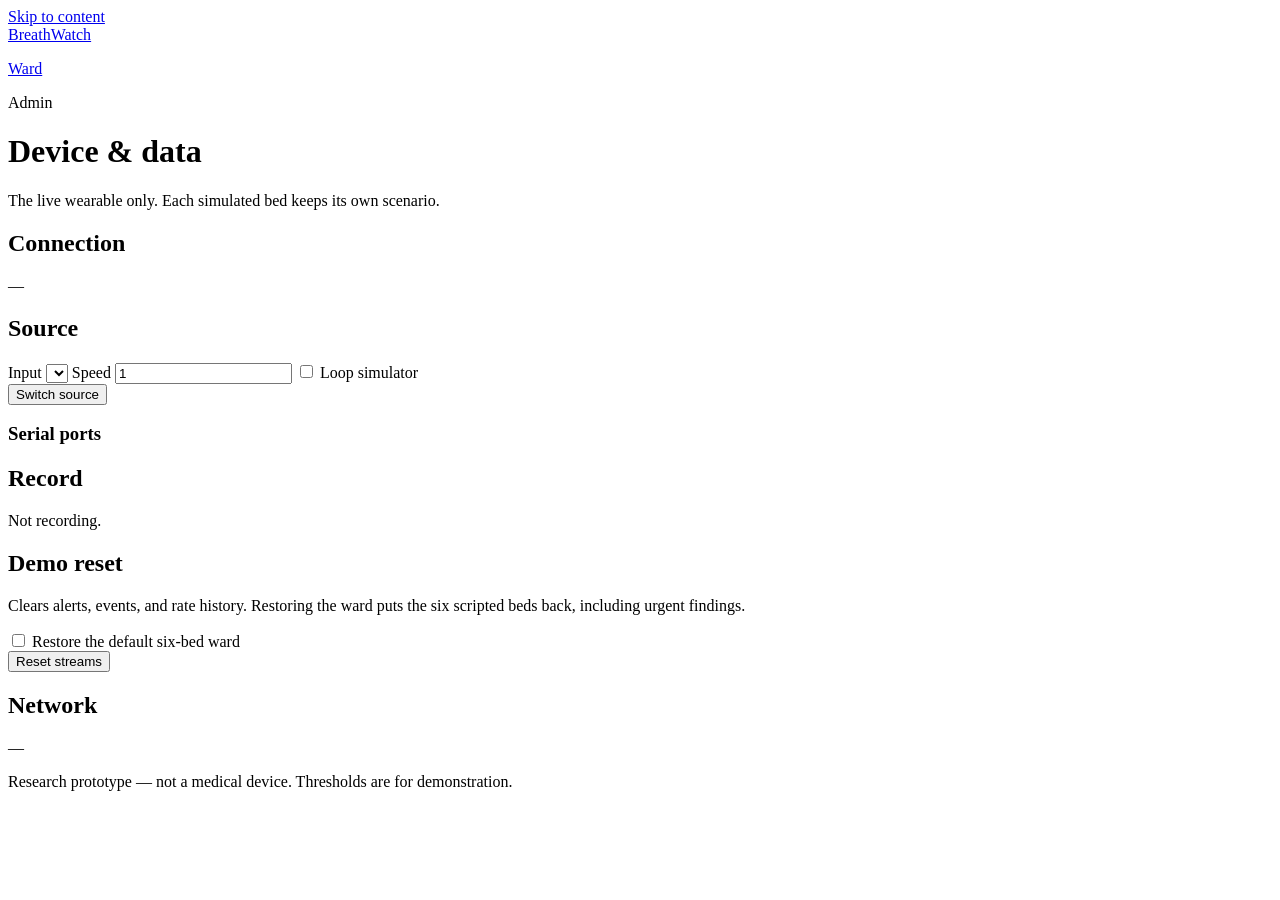
==== web/admin.html @ c08e2895 "Add the clinical ward frontend against the §19 mock. Nurses can sign in, scan the ward, open a patie" ====
<!doctype html>
<html lang="en">
<head>
  <meta charset="utf-8">
  <meta name="viewport" content="width=device-width, initial-scale=1">
  <meta name="theme-color" content="#f3f0e8">
  <title>Device &amp; data · BreathWatch</title>
  <link rel="icon" href="data:image/svg+xml,%3Csvg xmlns='http://www.w3.org/2000/svg' viewBox='0 0 16 16'%3E%3Crect x='1' y='1' width='14' height='14' rx='3' fill='none' stroke='%231d5c54' stroke-width='1.5'/%3E%3Cpath d='M3 9.2c1.1-2 2.1-2 3.1 0s2 2 3.1 0 2.1-2 3.2 0' fill='none' stroke='%231d5c54' stroke-width='1.2'/%3E%3C/svg%3E">
  <link rel="stylesheet" href="/static/style.css">
</head>
<body>
  <a class="skip" href="#main">Skip to content</a>
  <header class="top" id="chrome"><a class="brand" href="/">BreathWatch</a></header>
  <main class="wrap" id="main">
    <p class="crumbs"><a href="/">Ward</a></p>
    <div class="page-head">
      <div>
        <p class="eyebrow">Admin</p>
        <h1>Device &amp; data</h1>
        <p class="lede">The live wearable only. Each simulated bed keeps its own scenario.</p>
      </div>
    </div>
    <p class="notice" id="forbidden" hidden>Device and data controls are limited to the demo admin account.</p>
    <div class="stack" id="admin-root">
      <section class="panel">
        <h2>Connection</h2>
        <p id="source-line">—</p>
        <div class="statgrid" id="stats"></div>
        <p class="fine" id="assigned"></p>
      </section>
      <section class="panel">
        <h2>Source</h2>
        <form id="source-form" class="fields">
          <label>Input <select id="source-select" name="source"></select></label>
          <label>Speed <input id="source-speed" name="speed" type="number" min="0" step="0.5" value="1"></label>
          <label class="check"><input id="source-loop" name="loop" type="checkbox"> Loop simulator</label>
          <div class="form-actions"><button class="primary" type="submit">Switch source</button></div>
        </form>
        <p class="notice" id="source-error" hidden></p>
        <h3>Serial ports</h3>
        <ul class="ports" id="ports"></ul>
      </section>
      <section class="panel">
        <h2>Record</h2>
        <p class="fine" id="rec-status">Not recording.</p>
        <div class="labels" id="labels"></div>
        <div class="form-actions"><button type="button" class="quiet" id="rec-stop" hidden>Stop recording</button></div>
        <p class="notice" id="rec-error" hidden></p>
      </section>
      <section class="panel">
        <h2>Demo reset</h2>
        <p class="fine">Clears alerts, events, and rate history. Restoring the ward puts the six scripted beds back, including urgent findings.</p>
        <form id="reset-form">
          <label class="check"><input type="checkbox" name="reseed"> Restore the default six-bed ward</label>
          <div class="form-actions"><button class="quiet" type="submit">Reset streams</button></div>
        </form>
        <p class="notice" id="reset-note" hidden></p>
      </section>
      <section class="panel">
        <h2>Network</h2>
        <p id="net">—</p>
        <p class="fine" id="net-note"></p>
      </section>
    </div>
  </main>
  <footer class="footer">Research prototype — not a medical device. Thresholds are for demonstration.</footer>
  <script type="module" src="/static/admin.js"></script>
</body>
</html>
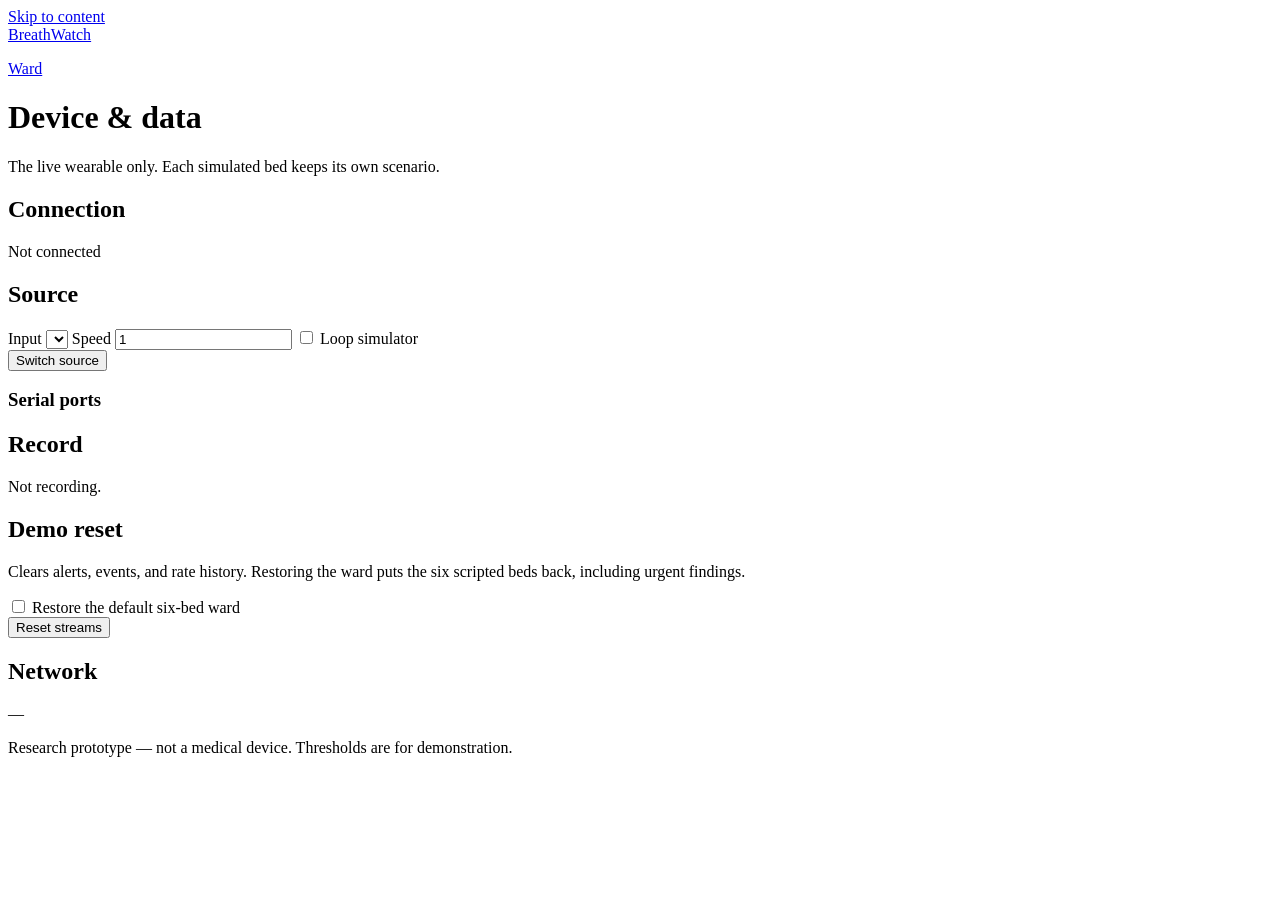
==== commit 65668abe: "Describe the wearable connection, and stack the phone layout. The device page says whether the senso" ====
--- a/web/admin.html
+++ b/web/admin.html
@@ -3,19 +3,18 @@
 <head>
   <meta charset="utf-8">
   <meta name="viewport" content="width=device-width, initial-scale=1">
-  <meta name="theme-color" content="#f3f0e8">
+  <meta name="theme-color" content="#ffffff">
   <title>Device &amp; data · BreathWatch</title>
   <link rel="icon" href="data:image/svg+xml,%3Csvg xmlns='http://www.w3.org/2000/svg' viewBox='0 0 16 16'%3E%3Crect x='1' y='1' width='14' height='14' rx='3' fill='none' stroke='%231d5c54' stroke-width='1.5'/%3E%3Cpath d='M3 9.2c1.1-2 2.1-2 3.1 0s2 2 3.1 0 2.1-2 3.2 0' fill='none' stroke='%231d5c54' stroke-width='1.2'/%3E%3C/svg%3E">
   <link rel="stylesheet" href="/static/style.css">
 </head>
-<body>
+<body data-title="Device and data">
   <a class="skip" href="#main">Skip to content</a>
   <header class="top" id="chrome"><a class="brand" href="/">BreathWatch</a></header>
   <main class="wrap" id="main">
     <p class="crumbs"><a href="/">Ward</a></p>
     <div class="page-head">
       <div>
-        <p class="eyebrow">Admin</p>
         <h1>Device &amp; data</h1>
         <p class="lede">The live wearable only. Each simulated bed keeps its own scenario.</p>
       </div>
@@ -24,7 +23,7 @@
     <div class="stack" id="admin-root">
       <section class="panel">
         <h2>Connection</h2>
-        <p id="source-line">—</p>
+        <p class="status-line" id="source-line"><span class="status-dot" data-ok="0"></span> Not connected</p>
         <div class="statgrid" id="stats"></div>
         <p class="fine" id="assigned"></p>
       </section>
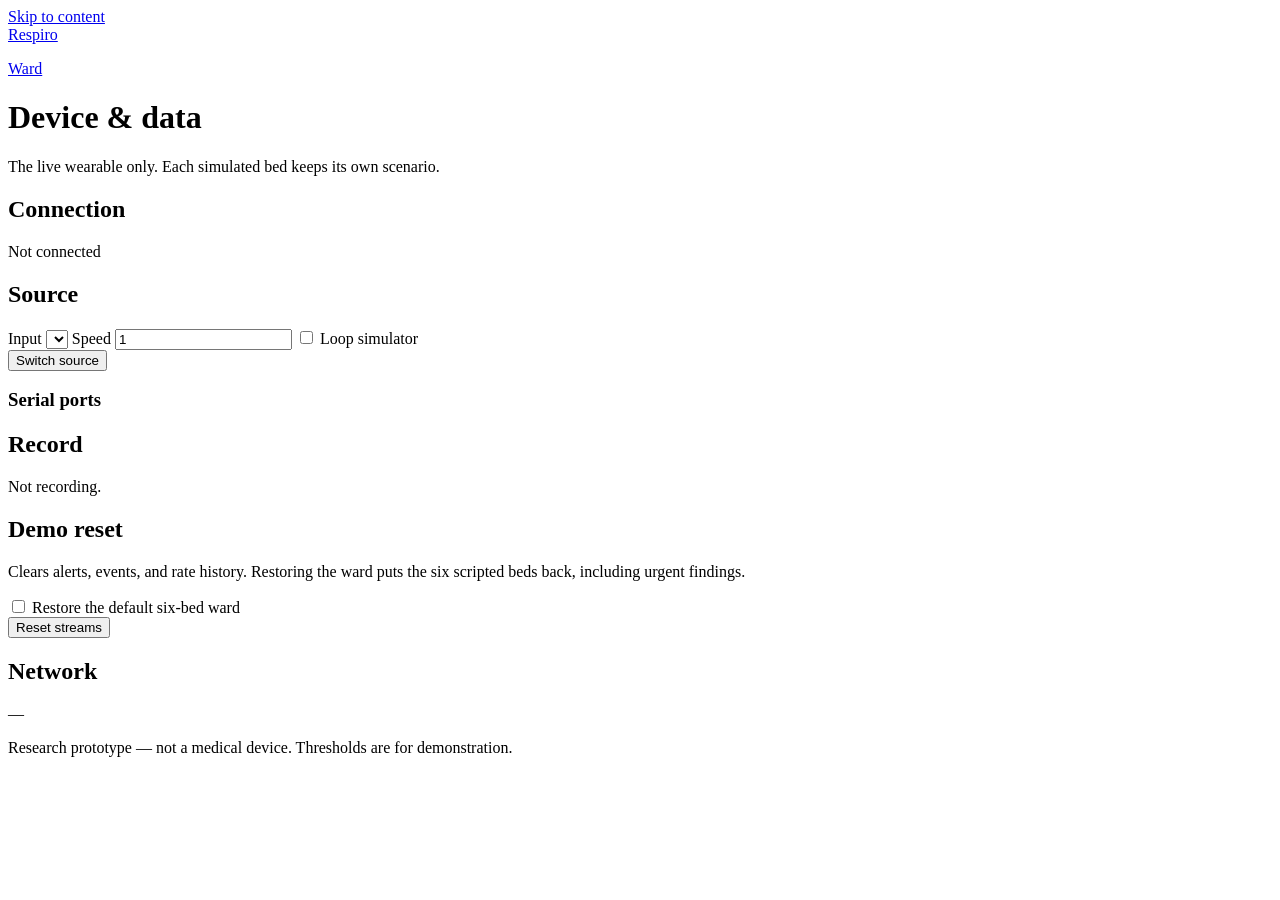
==== commit 6f91d05b: "Rename product to Respiro (user-facing) Co-authored-by: Cursor <cursoragent@cursor.com>" ====
--- a/web/admin.html
+++ b/web/admin.html
@@ -4,13 +4,13 @@
   <meta charset="utf-8">
   <meta name="viewport" content="width=device-width, initial-scale=1">
   <meta name="theme-color" content="#ffffff">
-  <title>Device &amp; data · BreathWatch</title>
+  <title>Device &amp; data · Respiro</title>
   <link rel="icon" href="data:image/svg+xml,%3Csvg xmlns='http://www.w3.org/2000/svg' viewBox='0 0 16 16'%3E%3Crect x='1' y='1' width='14' height='14' rx='3' fill='none' stroke='%231d5c54' stroke-width='1.5'/%3E%3Cpath d='M3 9.2c1.1-2 2.1-2 3.1 0s2 2 3.1 0 2.1-2 3.2 0' fill='none' stroke='%231d5c54' stroke-width='1.2'/%3E%3C/svg%3E">
   <link rel="stylesheet" href="/static/style.css">
 </head>
 <body data-title="Device and data">
   <a class="skip" href="#main">Skip to content</a>
-  <header class="top" id="chrome"><a class="brand" href="/">BreathWatch</a></header>
+  <header class="top" id="chrome"><a class="brand" href="/">Respiro</a></header>
   <main class="wrap" id="main">
     <p class="crumbs"><a href="/">Ward</a></p>
     <div class="page-head">
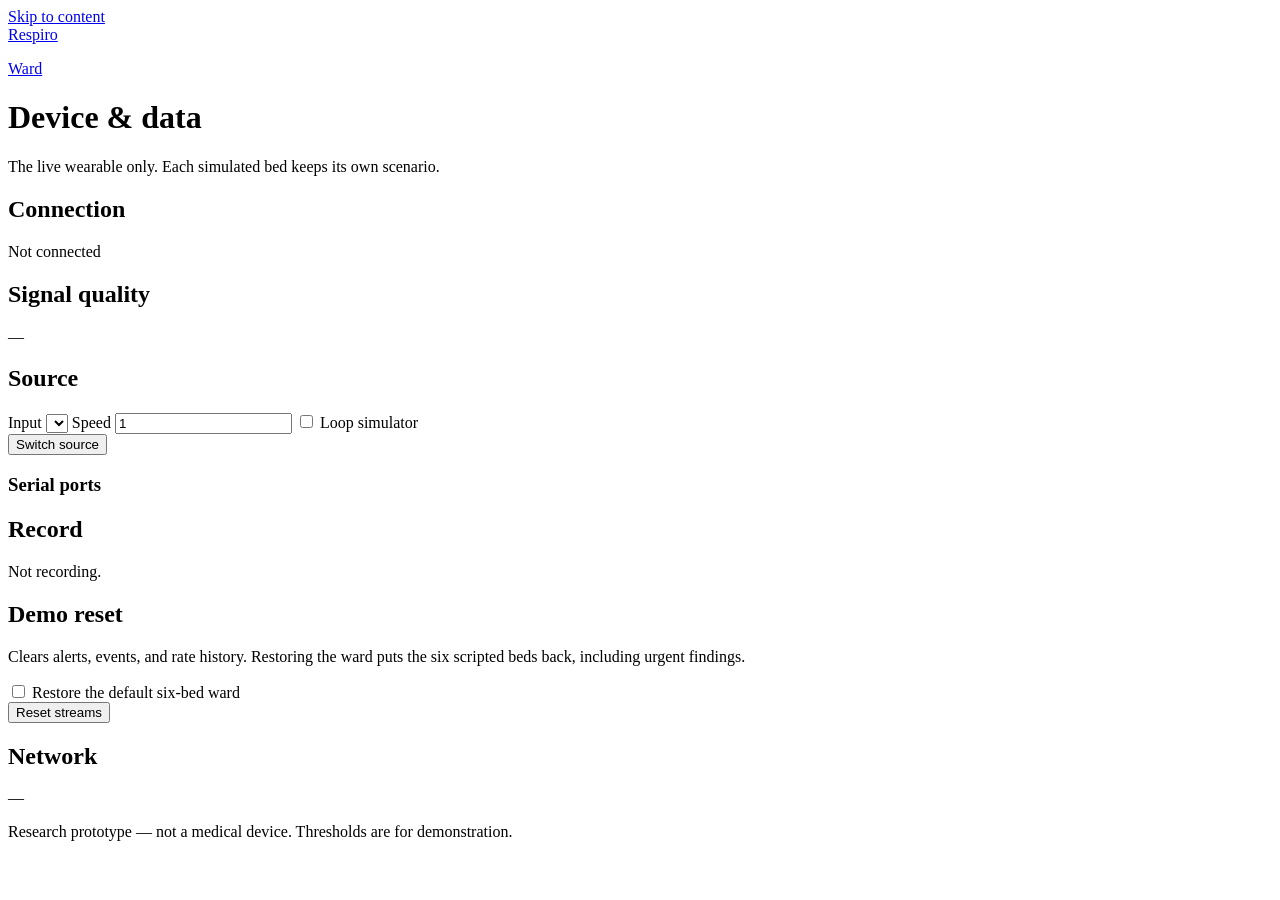
==== commit 8b96ff99: "Use the quality model only when it was trained on the wearable A missing, simulated-only, or mismatc" ====
--- a/web/admin.html
+++ b/web/admin.html
@@ -26,6 +26,11 @@
         <p class="status-line" id="source-line"><span class="status-dot" data-ok="0"></span> Not connected</p>
         <div class="statgrid" id="stats"></div>
         <p class="fine" id="assigned"></p>
+      </section>
+      <section class="panel">
+        <h2>Signal quality</h2>
+        <p class="status-line" id="quality-line">—</p>
+        <p class="fine" id="quality-detail"></p>
       </section>
       <section class="panel">
         <h2>Source</h2>
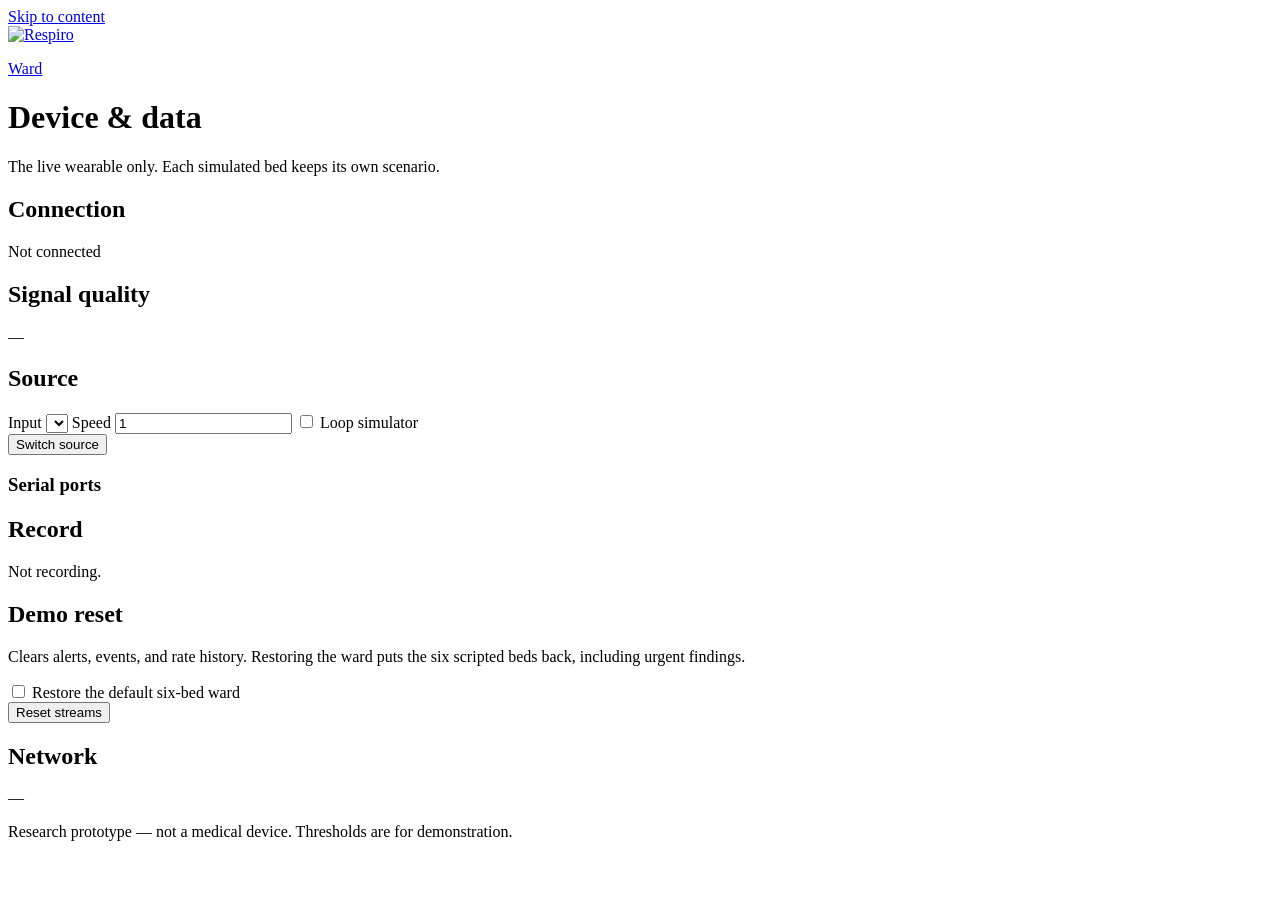
==== commit d1bbfd00: "Add Respiro logo and favicon, dark-blue text, reorder clinical note panel Co-Authored-By: Claude Son" ====
--- a/web/admin.html
+++ b/web/admin.html
@@ -5,12 +5,12 @@
   <meta name="viewport" content="width=device-width, initial-scale=1">
   <meta name="theme-color" content="#ffffff">
   <title>Device &amp; data · Respiro</title>
-  <link rel="icon" href="data:image/svg+xml,%3Csvg xmlns='http://www.w3.org/2000/svg' viewBox='0 0 16 16'%3E%3Crect x='1' y='1' width='14' height='14' rx='3' fill='none' stroke='%231d5c54' stroke-width='1.5'/%3E%3Cpath d='M3 9.2c1.1-2 2.1-2 3.1 0s2 2 3.1 0 2.1-2 3.2 0' fill='none' stroke='%231d5c54' stroke-width='1.2'/%3E%3C/svg%3E">
   <link rel="stylesheet" href="/static/style.css">
+  <link rel="icon" href="/static/favicon.png?v=2" type="image/png">
 </head>
 <body data-title="Device and data">
   <a class="skip" href="#main">Skip to content</a>
-  <header class="top" id="chrome"><a class="brand" href="/">Respiro</a></header>
+  <header class="top" id="chrome"><a class="brand" href="/"><img src="/static/logo.png" alt="Respiro"></a></header>
   <main class="wrap" id="main">
     <p class="crumbs"><a href="/">Ward</a></p>
     <div class="page-head">
